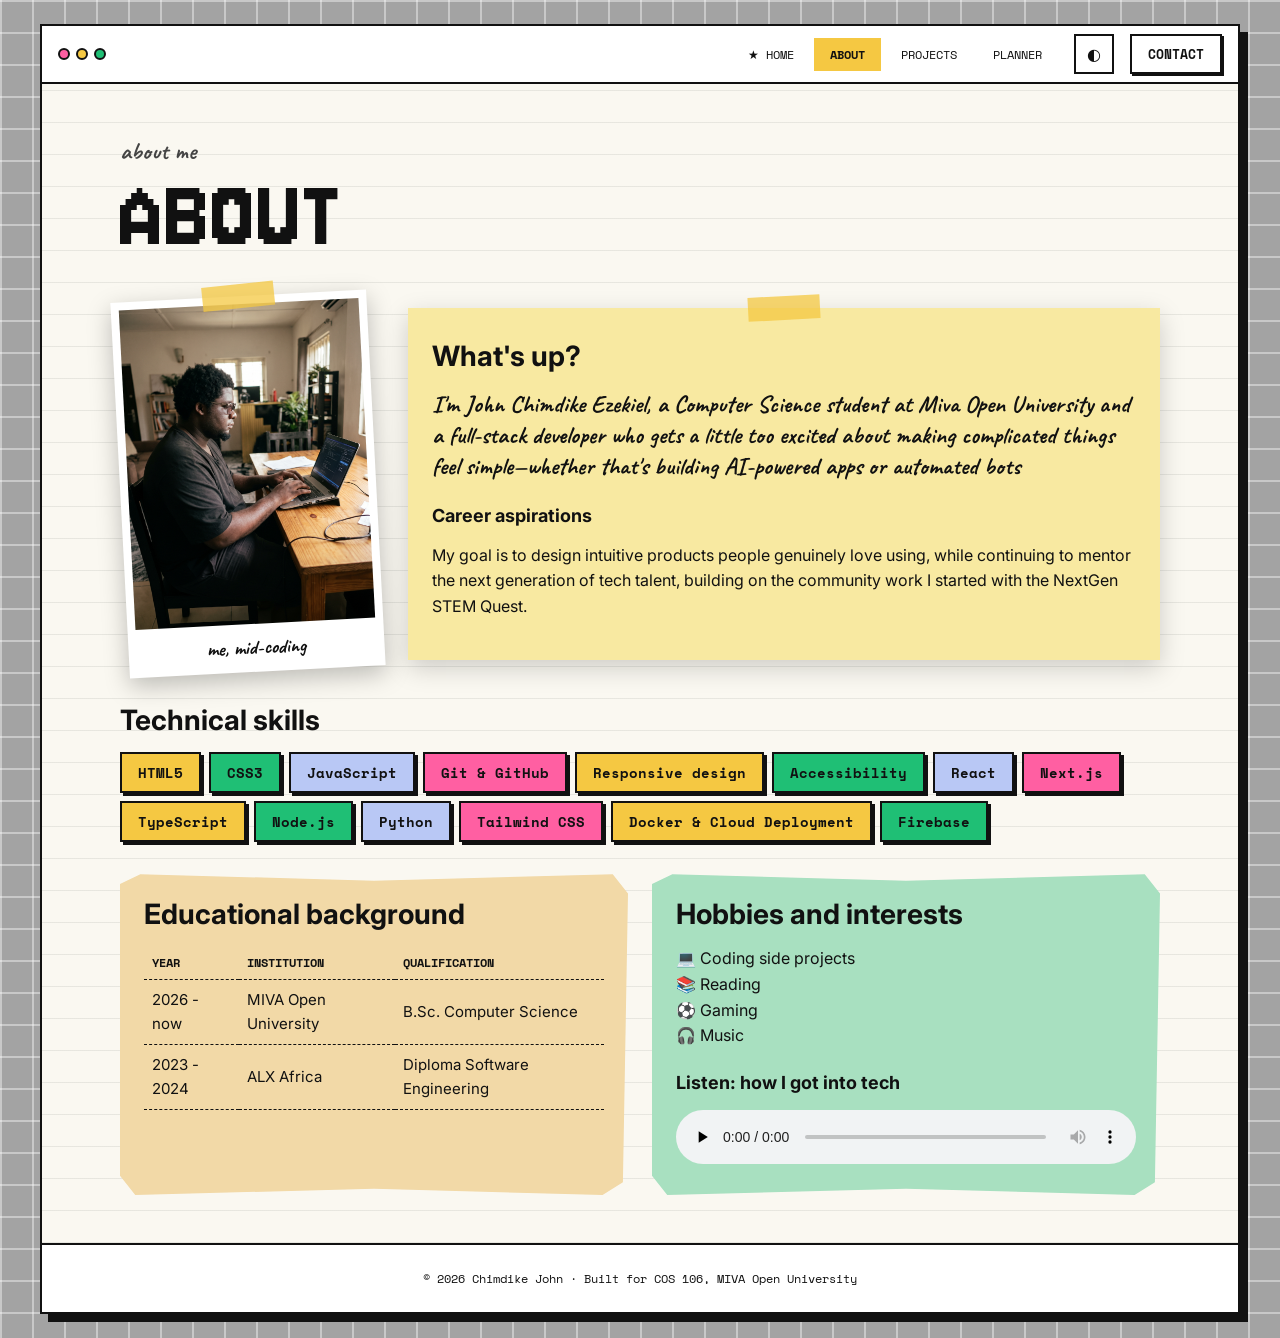
==== about.html @ c8ea5d3c "feat: initialize student portfolio and academic planner web application" ====
<!DOCTYPE html>
<html lang="en">

<head>
    <meta charset="UTF-8">
    <meta name="viewport" content="width=device-width, initial-scale=1">
    <meta name="description" content="Student portfolio and academic planner">
    <title>About | Chimdike John</title>
    <link rel="preconnect" href="https://fonts.googleapis.com">
    <link rel="stylesheet"
        href="https://fonts.googleapis.com/css2?family=Caveat:wght@500;700&family=Inter:wght@400;500;600;700&family=Jersey+10&family=Space+Mono:wght@400;700&display=swap">
    <link rel="stylesheet" href="css/style.css">
</head>

<body>
    <a class="skip" href="#main">Skip to content</a>
    <div class="window">
        <header class="chrome">
            <span class="dots" aria-hidden="true"><i></i><i></i><i></i></span>
            <button class="icon-btn nav-toggle" aria-expanded="false" aria-controls="nav"
                aria-label="Toggle menu">&#9776;</button>
            <nav id="nav" class="nav" aria-label="Main">
                <ul>
                    <li><a href="index.html">★ Home</a></li>
                    <li><a href="about.html" aria-current="page">About</a></li>
                    <li><a href="projects.html">Projects</a></li>
                    <li><a href="planner.html">Planner</a></li>
                </ul>
            </nav>
            <button class="icon-btn theme-toggle" aria-label="Toggle dark mode">&#9680;</button>
            <a class="btn btn-small" href="contact.html">Contact</a>
        </header>
        <main id="main">

            <section class="container section">
                <p class="hand label">about me</p>
                <h1 class="display">About</h1>
                <div class="about-top">
                    <figure class="polaroid tilt-l"><img src="assets/profile_photo2.jpg" alt="Portrait of Chimdike John"
                            width="240" height="240">
                        <figcaption class="hand">me, mid-coding</figcaption>
                    </figure>
                    <article class="note">
                        <h2>What's up?</h2>
                        <p class="hand big">I'm John Chimdike Ezekiel, a Computer Science student at Miva Open
                            University and a full-stack developer who gets a little too excited about making complicated
                            things feel simple—whether that's building AI-powered apps or automated bots</p>
                        <h3>Career aspirations</h3>
                        <p>My goal is to design intuitive products people genuinely love using, while continuing to
                            mentor the next generation of tech talent, building on the community work I started with the
                            NextGen STEM Quest.</p>
                    </article>
                </div>
                <h2>Technical skills</h2>
                <ul class="chips">
                    <li class="c-yellow">HTML5</li>
                    <li class="c-green">CSS3</li>
                    <li class="c-blue">JavaScript</li>
                    <li class="c-pink">Git &amp; GitHub</li>
                    <li class="c-yellow">Responsive design</li>
                    <li class="c-green">Accessibility</li>
                    <li class="c-blue">React</li>
                    <li class="c-pink">Next.js</li>
                    <li class="c-yellow">TypeScript</li>
                    <li class="c-green">Node.js</li>
                    <li class="c-blue">Python</li>
                    <li class="c-pink">Tailwind CSS</li>
                    <li class="c-yellow">Docker &amp; Cloud Deployment</li>
                    <li class="c-green">Firebase</li>
                </ul>
                <div class="grid grid-2 gap-top">
                    <article class="scrap s-sand">
                        <h2>Educational background</h2>
                        <table>
                            <caption class="sr">Education timeline</caption>
                            <thead>
                                <tr>
                                    <th scope="col">Year</th>
                                    <th scope="col">Institution</th>
                                    <th scope="col">Qualification</th>
                                </tr>
                            </thead>
                            <tbody>
                                <tr>
                                    <td>2026 - now</td>
                                    <td>MIVA Open University</td>
                                    <td>B.Sc. Computer Science</td>
                                </tr>
                                <tr>
                                    <td>2023 - 2024</td>
                                    <td>ALX Africa</td>
                                    <td>Diploma Software Engineering</td>
                                </tr>
                            </tbody>
                        </table>
                    </article>
                    <article class="scrap s-green">
                        <h2>Hobbies and interests</h2>
                        <ul class="plain">
                            <li>&#128187; Coding side projects</li>
                            <li>&#128218; Reading</li>
                            <li>&#9917; Gaming</li>
                            <li>&#127911; Music</li>
                        </ul>
                        <h3>Listen: how I got into tech</h3>
                        <audio controls preload="none">
                            <source src="assets/story.mp3" type="audio/mpeg">Your browser does not support audio.
                        </audio>
                    </article>
                </div>
            </section>
        </main>
        <footer class="site-footer">
            <p class="mono">&copy; <span id="year">2026</span> Chimdike John &middot; Built for COS 106, MIVA Open
                University</p>
        </footer>
    </div>
    <script src="js/main.js" defer></script>

</body>

</html>
---- css/style.css ----
/* Tokens: 8pt grid, paper + sticker palette */
:root{--paper:#faf8f1;--line:rgba(17,17,17,.08);--desk:#a3a3a3;--grid:rgba(255,255,255,.4);--ink:#111;--muted:#444;--surface:#fff;--focus:#3b5bff;--yellow:#f5c842;--pink:#ff5fa2;--green:#1fbf75;--blue:#3b5bff;--p-blue:#b9c8f5;--p-sand:#f2d9a7;--p-pink:#f7b5cc;--p-green:#a8e0c0;--note:#f8e9a1;--ok:#166534;--err:#b91c1c;--s1:8px;--s2:16px;--s3:24px;--s4:32px;--s6:48px;--s8:64px;--t:200ms ease-in-out}
[data-theme=dark]{--paper:#1b1b18;--line:rgba(255,255,255,.07);--desk:#2a2a2a;--grid:rgba(255,255,255,.07);--ink:#f5f3ea;--muted:#cfcbbd;--surface:#26261f;--focus:#8aa0ff}
@media(prefers-color-scheme:dark){:root:not([data-theme=light]){--paper:#1b1b18;--line:rgba(255,255,255,.07);--desk:#2a2a2a;--grid:rgba(255,255,255,.07);--ink:#f5f3ea;--muted:#cfcbbd;--surface:#26261f;--focus:#8aa0ff}}
*,*::before,*::after{box-sizing:border-box}
html{scroll-behavior:smooth}
body{margin:0;font:400 1rem/1.6 Inter,system-ui,sans-serif;color:var(--ink);background:linear-gradient(var(--grid) 2px,transparent 2px) 0 0/32px 32px,linear-gradient(90deg,var(--grid) 2px,transparent 2px) 0 0/32px 32px,var(--desk)}
img,video{max-width:100%;height:auto;display:block}
h1,h2,h3{line-height:1.15;margin:0 0 var(--s2);font-weight:700}h2{font-size:1.75rem}h3{font-size:1.125rem;margin-top:var(--s3)}
p{margin:0 0 var(--s2)}a{color:inherit}
.display{font:400 clamp(3rem,11vw,6.5rem)/.9 "Jersey 10","Courier New",monospace;text-transform:uppercase;letter-spacing:.01em}
.hand{font-family:Caveat,"Comic Sans MS",cursive;font-weight:700}.hand.big{font-size:1.5rem;line-height:1.3}.label{font-size:1.5rem;color:var(--muted);margin:0}
.mono{font-family:"Space Mono",ui-monospace,monospace}.small{font-size:.8125rem;text-transform:uppercase;letter-spacing:.04em}
.lead{font-size:1.125rem;color:var(--muted);max-width:60ch}
.container{width:min(100% - 2*var(--s3),1040px);margin-inline:auto}.narrow{max-width:720px}.section{padding-block:var(--s6)}.gap-top{margin-top:var(--s4)}
.sr{position:absolute;width:1px;height:1px;overflow:hidden;clip:rect(0 0 0 0)}
.skip{position:absolute;left:var(--s2);top:-64px;background:var(--ink);color:var(--paper);padding:var(--s1) var(--s2);z-index:100}.skip:focus{top:var(--s1)}
:focus-visible{outline:3px solid var(--focus);outline-offset:2px}
/* Window */
.window{max-width:1200px;margin:var(--s3) auto;border:2px solid var(--ink);background:linear-gradient(var(--line) 1px,transparent 1px) 0 0/100% 32px,var(--paper);box-shadow:8px 8px 0 var(--ink)}
@media(max-width:767px){.window{margin:0;box-shadow:none;border-width:0}}
.chrome{position:sticky;top:0;z-index:50;display:flex;align-items:center;gap:var(--s2);padding:var(--s1) var(--s2);background:var(--surface);border-bottom:2px solid var(--ink)}
.dots{display:flex;gap:6px;margin-right:auto}.dots i{width:12px;height:12px;border-radius:50%;border:2px solid var(--ink)}.dots i:nth-child(1){background:var(--pink)}.dots i:nth-child(2){background:var(--yellow)}.dots i:nth-child(3){background:var(--green)}
.nav ul{display:flex;gap:4px;list-style:none;margin:0;padding:0}
.nav a{display:block;padding:var(--s1) var(--s2);font:400 .75rem "Space Mono",monospace;text-transform:uppercase;text-decoration:none;transition:all var(--t)}
.nav a:hover{background:var(--p-blue);color:#111}.nav a:active{transform:translateY(1px)}
.nav a[aria-current=page]{background:var(--yellow);color:#111;font-weight:700}
.icon-btn{width:40px;height:40px;border:2px solid var(--ink);background:var(--surface);color:var(--ink);font-size:1rem;cursor:pointer;transition:all var(--t)}.icon-btn:hover{background:var(--p-green);color:#111}.nav-toggle{display:none}
@media(max-width:767px){.nav-toggle{display:block}.dots{margin-right:0}.chrome{flex-wrap:wrap}.nav{order:9;flex-basis:100%;max-height:0;overflow:hidden;transition:max-height var(--t)}.nav.open{max-height:280px}.nav ul{flex-direction:column}.chrome .btn-small{margin-left:auto}.theme-toggle{margin-left:auto}.chrome .btn-small{margin-left:0}}
/* Buttons */
.btn{display:inline-block;padding:12px var(--s3);border:2px solid var(--ink);background:var(--surface);color:var(--ink);font:700 .8125rem "Space Mono",monospace;text-transform:uppercase;text-decoration:none;cursor:pointer;box-shadow:4px 4px 0 var(--ink);transition:all var(--t)}
.btn:hover{transform:translate(-2px,-2px);box-shadow:6px 6px 0 var(--ink)}.btn:active{transform:translate(2px,2px);box-shadow:0 0 0 var(--ink)}
.btn-primary{background:var(--ink);color:var(--paper)}.btn-small{padding:var(--s1) var(--s2);box-shadow:2px 2px 0 var(--ink)}
.btn:disabled{opacity:.5;cursor:not-allowed;transform:none}.actions{display:flex;flex-wrap:wrap;gap:var(--s3)}
/* Stickers */
.tag{display:inline-block;padding:4px var(--s1);font:700 .6875rem "Space Mono",monospace;text-transform:uppercase;color:#111;clip-path:polygon(0 12%,3% 0,97% 6%,100% 88%,96% 100%,2% 94%)}
.t-green{background:var(--p-green)}.t-sand{background:var(--p-sand)}.t-blue{background:var(--p-blue)}.t-pink{background:var(--p-pink)}
.rot-l{transform:rotate(-4deg)}.rot-r{transform:rotate(3deg)}
.polaroid{position:relative;margin:0;padding:var(--s1) var(--s1) 0;background:#fff;color:#111;box-shadow:0 8px 24px rgba(0,0,0,.25);width:min(100%,256px)}
.polaroid::before,.note::before{content:"";position:absolute;top:-12px;left:50%;width:72px;height:24px;margin-left:-36px;background:rgba(245,200,66,.75);transform:rotate(-3deg)}
.polaroid figcaption{padding:var(--s1);text-align:center;font-size:1.25rem}.tilt-l{transform:rotate(-3deg)}.tilt-r{transform:rotate(3deg)}
.note{position:relative;padding:var(--s4) var(--s3) var(--s3);background:var(--note);color:#111;box-shadow:0 8px 24px rgba(0,0,0,.18)}
.scrap{padding:var(--s3);color:#111;clip-path:polygon(0 3%,4% 0,50% 2%,97% 0,100% 6%,99% 96%,95% 100%,50% 98%,3% 100%,0 94%)}
.s-blue{background:var(--p-blue)}.s-sand{background:var(--p-sand)}.s-pink{background:var(--p-pink)}.s-green{background:var(--p-green)}
.stat{font:400 3.5rem/1 "Jersey 10",monospace;margin:0}
/* Layout */
.hero{display:grid;gap:var(--s4);align-items:center;justify-items:center;text-align:center;padding-block:var(--s8);animation:pop .5s ease-out both}
@media(min-width:768px){.hero{grid-template-columns:1.3fr 1fr;text-align:left;justify-items:start}.intro{grid-column:1/-1;justify-self:center;text-align:center}.hero .polaroid{justify-self:center}}
.name-wrap{display:grid;gap:var(--s1);justify-items:inherit}
.name-box{position:relative;display:grid;margin:var(--s2) 0;padding:var(--s2) var(--s3);border:2px solid #e5484d;background:var(--paper)}
.name-box .hand{font-size:1.25rem;color:var(--muted)}
.statement{font-size:clamp(1.5rem,4vw,2rem);font-weight:600;margin-bottom:var(--s3);max-width:24ch;margin-inline:auto}
.live{display:inline-block;width:8px;height:8px;border-radius:50%;background:var(--green);margin-right:4px}
.grid{display:grid;gap:var(--s3)}@media(min-width:640px){.grid-2,.grid-3{grid-template-columns:repeat(2,1fr)}}@media(min-width:960px){.grid-3{grid-template-columns:repeat(3,1fr)}}
.media{width:100%;max-width:720px;border:2px solid var(--ink);box-shadow:8px 8px 0 var(--ink);background:#000}audio{width:100%}
.about-top{display:grid;gap:var(--s4);align-items:center;margin:var(--s4) 0;justify-items:center}@media(min-width:768px){.about-top{grid-template-columns:256px 1fr}}
.chips,.plain{list-style:none;padding:0;margin:0}.chips{display:flex;flex-wrap:wrap;gap:var(--s1)}
.chips li{padding:var(--s1) var(--s2);border:2px solid #111;font:700 .875rem "Space Mono",monospace;color:#111;box-shadow:3px 3px 0 #111}
.c-yellow{background:var(--yellow)}.c-green{background:var(--green)}.c-blue{background:var(--p-blue)}.c-pink{background:var(--pink)}
table{width:100%;border-collapse:collapse}th,td{text-align:left;padding:var(--s1);border-bottom:1px dashed #111;font-size:.9375rem}th{font:700 .75rem "Space Mono",monospace;text-transform:uppercase}
/* Projects */
.stack{display:grid;gap:var(--s4);margin-top:var(--s4)}
.panel{display:grid;gap:var(--s3);align-items:center;padding:var(--s4);border:2px solid #111;clip-path:polygon(0 0,calc(100% - 48px) 0,100% 48px,100% 100%,0 100%);transition:transform var(--t)}
@media(min-width:768px){.panel{grid-template-columns:1fr 1fr}}.panel:hover{transform:translateY(-4px)}
.p-ink{background:#111;color:#faf8f1}.p-yellow{background:var(--yellow);color:#111}.p-blue{background:var(--p-blue);color:#111}
.panel h2{font:400 clamp(2.5rem,6vw,3.5rem)/1 "Jersey 10",monospace;text-transform:uppercase}
.panel img{border:2px solid #111;transform:rotate(2deg);box-shadow:6px 6px 0 rgba(0,0,0,.35)}
.panel .btn{background:transparent;color:inherit;border-color:currentColor;box-shadow:3px 3px 0 currentColor;margin:0 var(--s1) var(--s1) 0}
/* Forms */
input,textarea{width:100%;padding:12px var(--s2);font:inherit;color:#111;background:#fffdf4;border:2px dashed #111;transition:all var(--t)}
input:hover,textarea:hover{background:#fff}input:focus,textarea:focus{outline:3px solid var(--blue);outline-offset:1px;border-style:solid}input:disabled{opacity:.5}.invalid{border-color:var(--err);border-style:solid}
label{display:block;font:700 .75rem "Space Mono",monospace;text-transform:uppercase;margin-bottom:4px}.field{margin-bottom:var(--s2)}
.error{color:var(--err);font-size:.875rem;font-weight:600;margin:4px 0 0}.success{color:var(--ok);font-weight:700;margin:var(--s2) 0 0}
.contact-grid{display:grid;gap:var(--s4);align-items:center;justify-items:center;margin-top:var(--s4)}@media(min-width:960px){.contact-grid{grid-template-columns:1fr 2fr 1fr}}@media(max-width:959px){.hide-sm{display:none}}
.form{width:100%}
/* Planner */
.row{display:flex;gap:var(--s1);flex-wrap:wrap}.row input{flex:1;min-width:200px}
.toolbar{display:flex;flex-wrap:wrap;justify-content:space-between;align-items:center;gap:var(--s2);margin-block:var(--s2)}.toolbar p{margin:0}
.filters{display:flex;gap:var(--s1)}
.chip{padding:4px var(--s2);border:2px solid #111;background:#fffdf4;color:#111;font:700 .75rem "Space Mono",monospace;text-transform:uppercase;cursor:pointer;transition:all var(--t)}.chip:hover{background:var(--p-blue)}.chip.is-active{background:#111;color:#faf8f1}
.tasks{list-style:none;padding:0;margin:0;display:grid;gap:var(--s2)}
.task{display:flex;align-items:center;gap:var(--s2);padding:var(--s2);color:#111;border:2px solid #111;box-shadow:4px 4px 0 #111;animation:pop .25s ease-out both;transition:all var(--t)}
.task:nth-child(4n+1){background:var(--p-blue)}.task:nth-child(4n+2){background:var(--p-pink)}.task:nth-child(4n+3){background:var(--p-green)}.task:nth-child(4n){background:var(--p-sand)}
.task input{width:20px;height:20px;flex:none;accent-color:#111;padding:0}.task span{flex:1;overflow-wrap:anywhere;font-weight:500}.task.done span{text-decoration:line-through;opacity:.7}
.del{border:2px solid #111;background:#fffdf4;color:#b91c1c;font:700 .75rem "Space Mono",monospace;text-transform:uppercase;padding:4px var(--s1);cursor:pointer;transition:all var(--t)}.del:hover{background:#b91c1c;color:#fff}
.empty{text-align:center;padding:var(--s3)}
.site-footer{padding:var(--s3);border-top:2px solid var(--ink);background:var(--surface);text-align:center}.site-footer p{margin:0;font-size:.75rem}
@keyframes pop{from{opacity:0;transform:translateY(8px)}to{opacity:1;transform:none}}
@media(prefers-reduced-motion:reduce){*{animation:none!important;transition:none!important}}
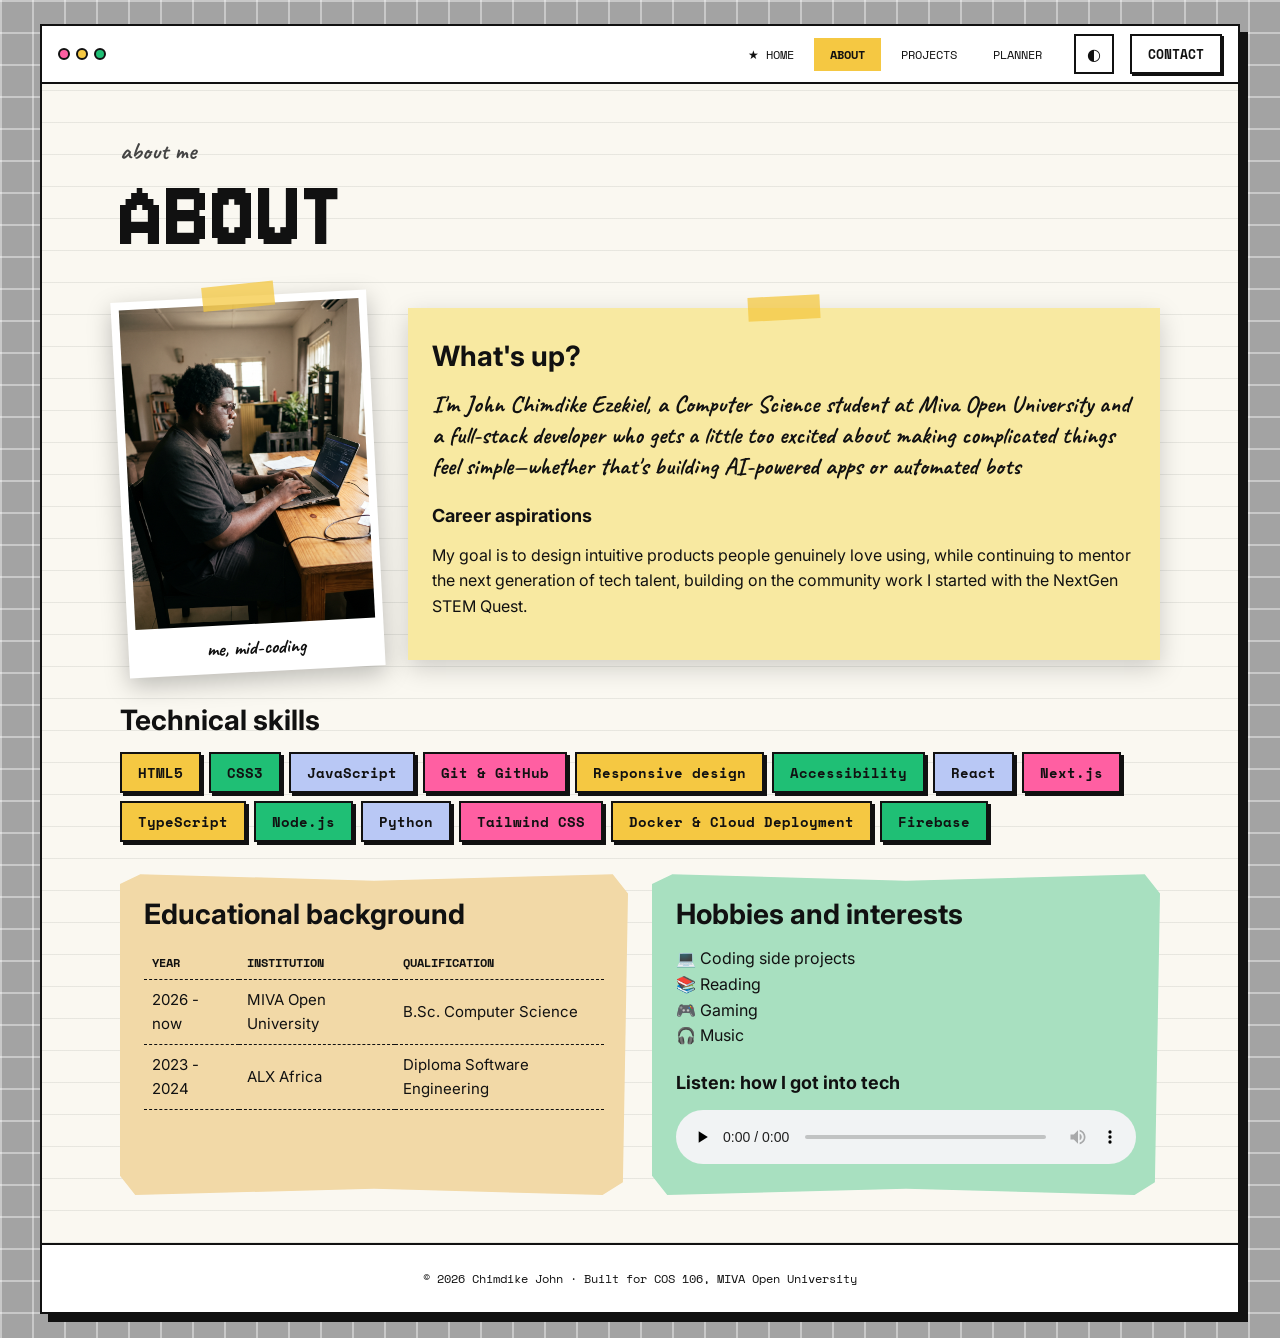
==== commit abca4ac9: "refactor: update portfolio pages and add README documentation" ====
--- a/about.html
+++ b/about.html
@@ -99,7 +99,7 @@
                         <ul class="plain">
                             <li>&#128187; Coding side projects</li>
                             <li>&#128218; Reading</li>
-                            <li>&#9917; Gaming</li>
+                            <li>&#127918; Gaming</li>
                             <li>&#127911; Music</li>
                         </ul>
                         <h3>Listen: how I got into tech</h3>
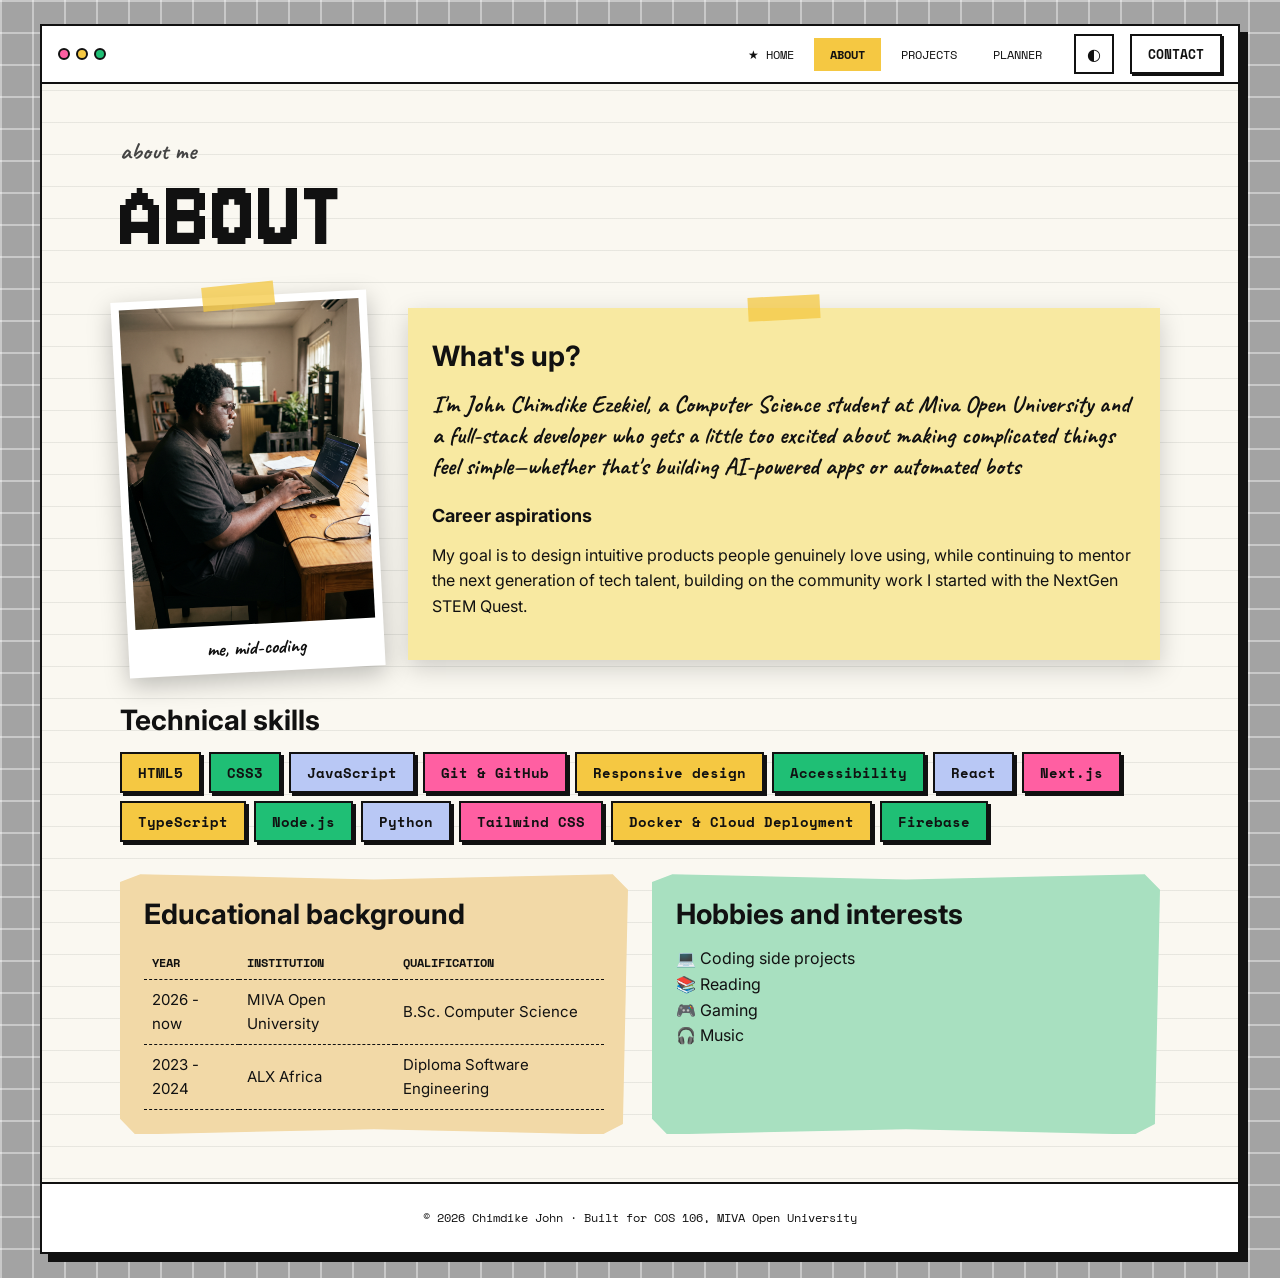
==== commit 848eb2b0: "feat: add interactive javascript features and update portfolio pages" ====
--- a/about.html
+++ b/about.html
@@ -102,10 +102,10 @@
                             <li>&#127918; Gaming</li>
                             <li>&#127911; Music</li>
                         </ul>
-                        <h3>Listen: how I got into tech</h3>
+                        <!-- <h3>Listen: how I got into tech</h3>
                         <audio controls preload="none">
                             <source src="assets/story.mp3" type="audio/mpeg">Your browser does not support audio.
-                        </audio>
+                        </audio> -->
                     </article>
                 </div>
             </section>
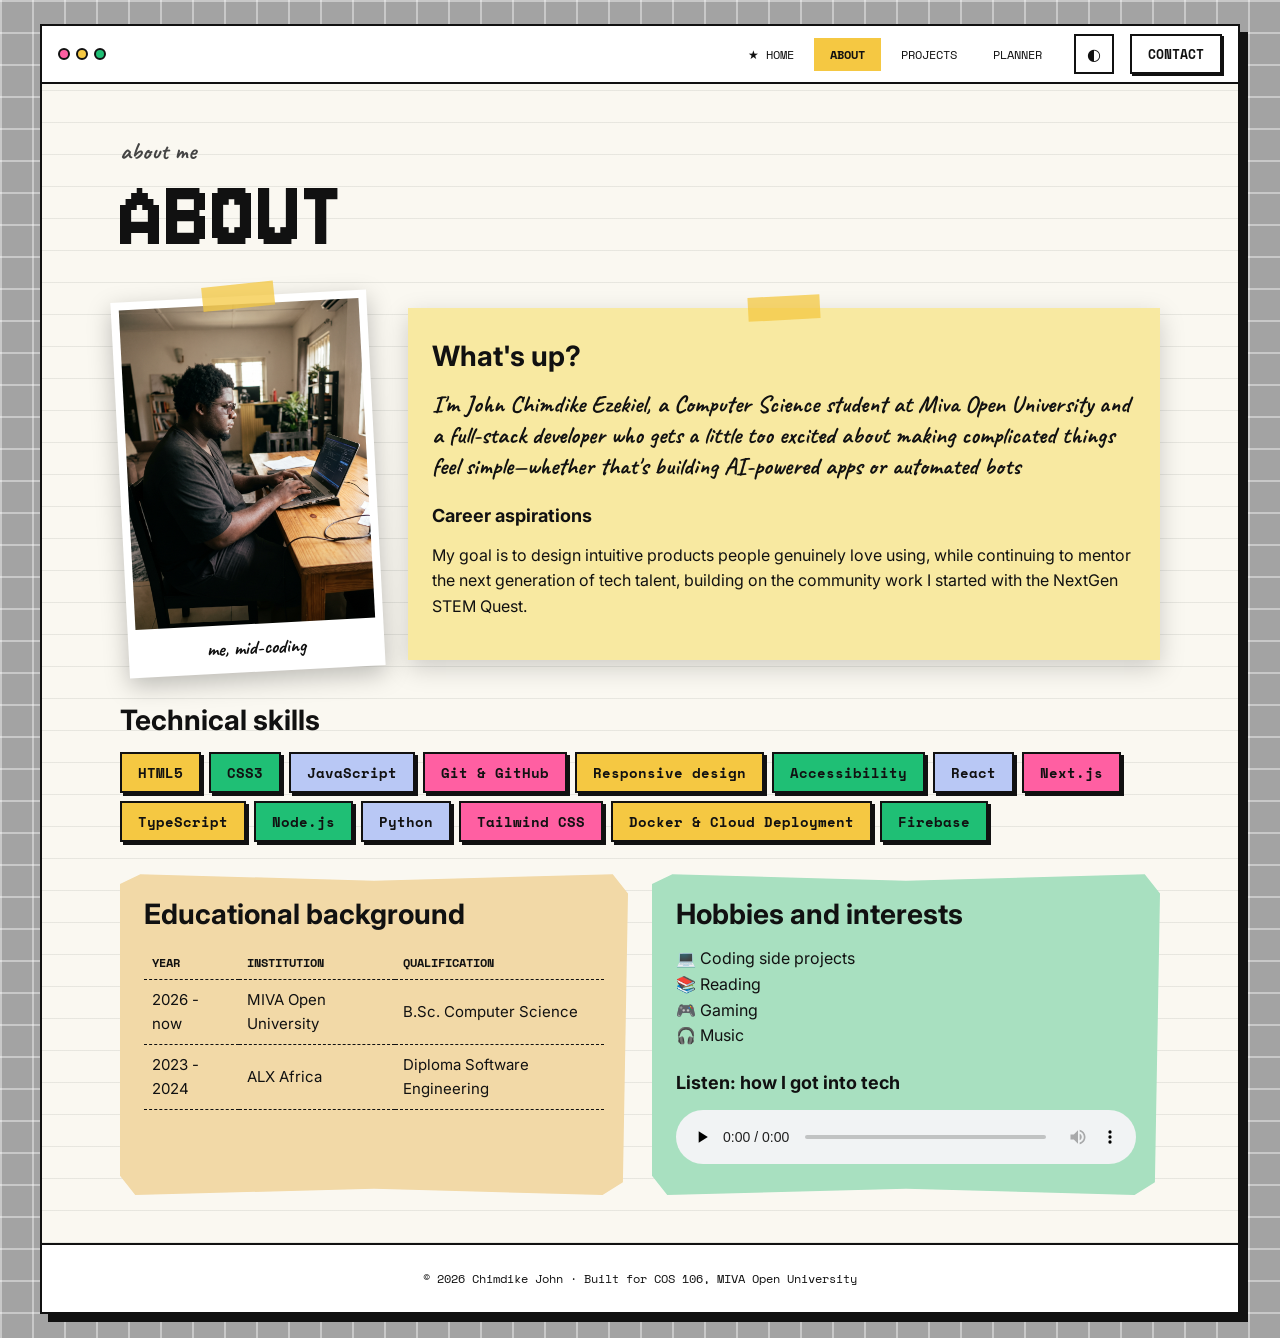
==== commit 72ba1f2d: "feat: add intro audio player to about page and include m4a audio asset" ====
--- a/about.html
+++ b/about.html
@@ -102,10 +102,10 @@
                             <li>&#127918; Gaming</li>
                             <li>&#127911; Music</li>
                         </ul>
-                        <!-- <h3>Listen: how I got into tech</h3>
+                        <h3>Listen: how I got into tech</h3>
                         <audio controls preload="none">
-                            <source src="assets/story.mp3" type="audio/mpeg">Your browser does not support audio.
-                        </audio> -->
+                            <source src="assets/intro.m4a" type="audio/mpeg">Your browser does not support audio.
+                        </audio>
                     </article>
                 </div>
             </section>
